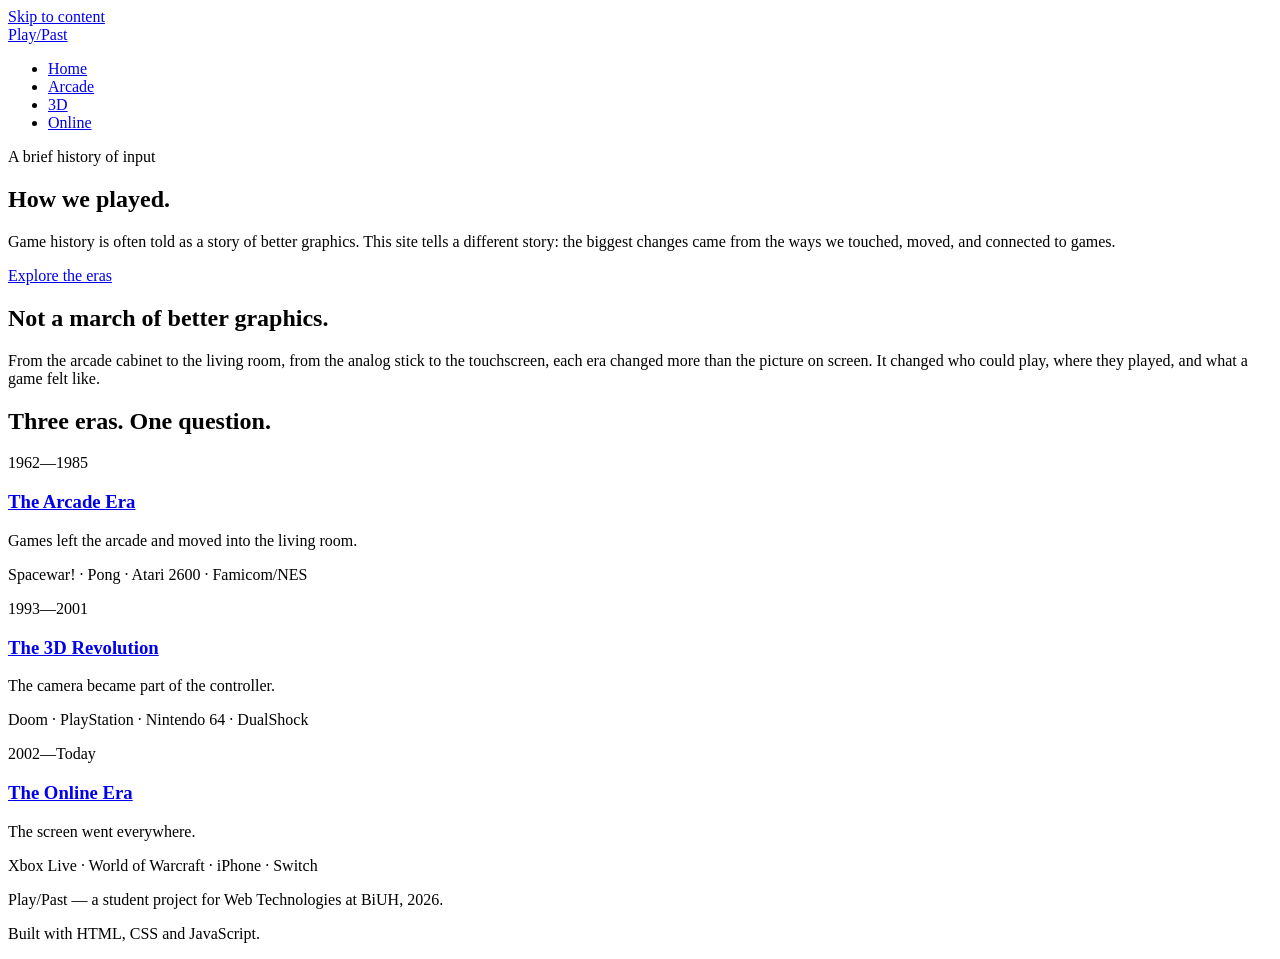
==== index.html @ 88301a63 "Build semantic homepage structure" ====
<!DOCTYPE html>
<html lang="en">
<head>
  <meta charset="UTF-8">
  <meta name="viewport" content="width=device-width, initial-scale=1.0">
  <meta name="description" content="A brief history of input, from joysticks to touchscreens.">
  <title>Play/Past — How We Played</title>
</head>
<body>
  <a class="skip-link" href="#main">Skip to content</a>

  <header class="site-header">
    <a class="brand" href="index.html">Play/Past</a>

    <nav aria-label="Primary">
      <ul>
        <li><a href="index.html" aria-current="page">Home</a></li>
        <li><a href="arcade.html">Arcade</a></li>
        <li><a href="3d.html">3D</a></li>
        <li><a href="online.html">Online</a></li>
      </ul>
    </nav>
  </header>

  <main id="main">
    <section class="hero" aria-labelledby="hero-title">
      <p class="eyebrow">A brief history of input</p>
      <h1 id="hero-title">How we played.</h1>
      <p class="lede">
        Game history is often told as a story of better graphics.
        This site tells a different story: the biggest changes came
        from the ways we touched, moved, and connected to games.
      </p>
      <a class="button" href="#eras">Explore the eras</a>
    </section>

    <section class="thesis" aria-labelledby="thesis-title">
      <h2 id="thesis-title">Not a march of better graphics.</h2>
      <p>
        From the arcade cabinet to the living room, from the analog stick
        to the touchscreen, each era changed more than the picture on screen.
        It changed who could play, where they played, and what a game felt like.
      </p>
    </section>

    <section class="eras" id="eras" aria-labelledby="eras-title">
      <h2 id="eras-title">Three eras. One question.</h2>

      <div class="era-grid">
        <article class="era-card">
          <p class="era-years">1962—1985</p>
          <h3><a href="arcade.html">The Arcade Era</a></h3>
          <p>Games left the arcade and moved into the living room.</p>
          <p class="era-exhibits">Spacewar! · Pong · Atari 2600 · Famicom/NES</p>
        </article>

        <article class="era-card">
          <p class="era-years">1993—2001</p>
          <h3><a href="3d.html">The 3D Revolution</a></h3>
          <p>The camera became part of the controller.</p>
          <p class="era-exhibits">Doom · PlayStation · Nintendo 64 · DualShock</p>
        </article>

        <article class="era-card">
          <p class="era-years">2002—Today</p>
          <h3><a href="online.html">The Online Era</a></h3>
          <p>The screen went everywhere.</p>
          <p class="era-exhibits">Xbox Live · World of Warcraft · iPhone · Switch</p>
        </article>
      </div>
    </section>
  </main>

  <footer class="site-footer">
    <p>Play/Past — a student project for Web Technologies at BiUH, 2026.</p>
    <p>Built with HTML, CSS and JavaScript.</p>
  </footer>
</body>
</html>
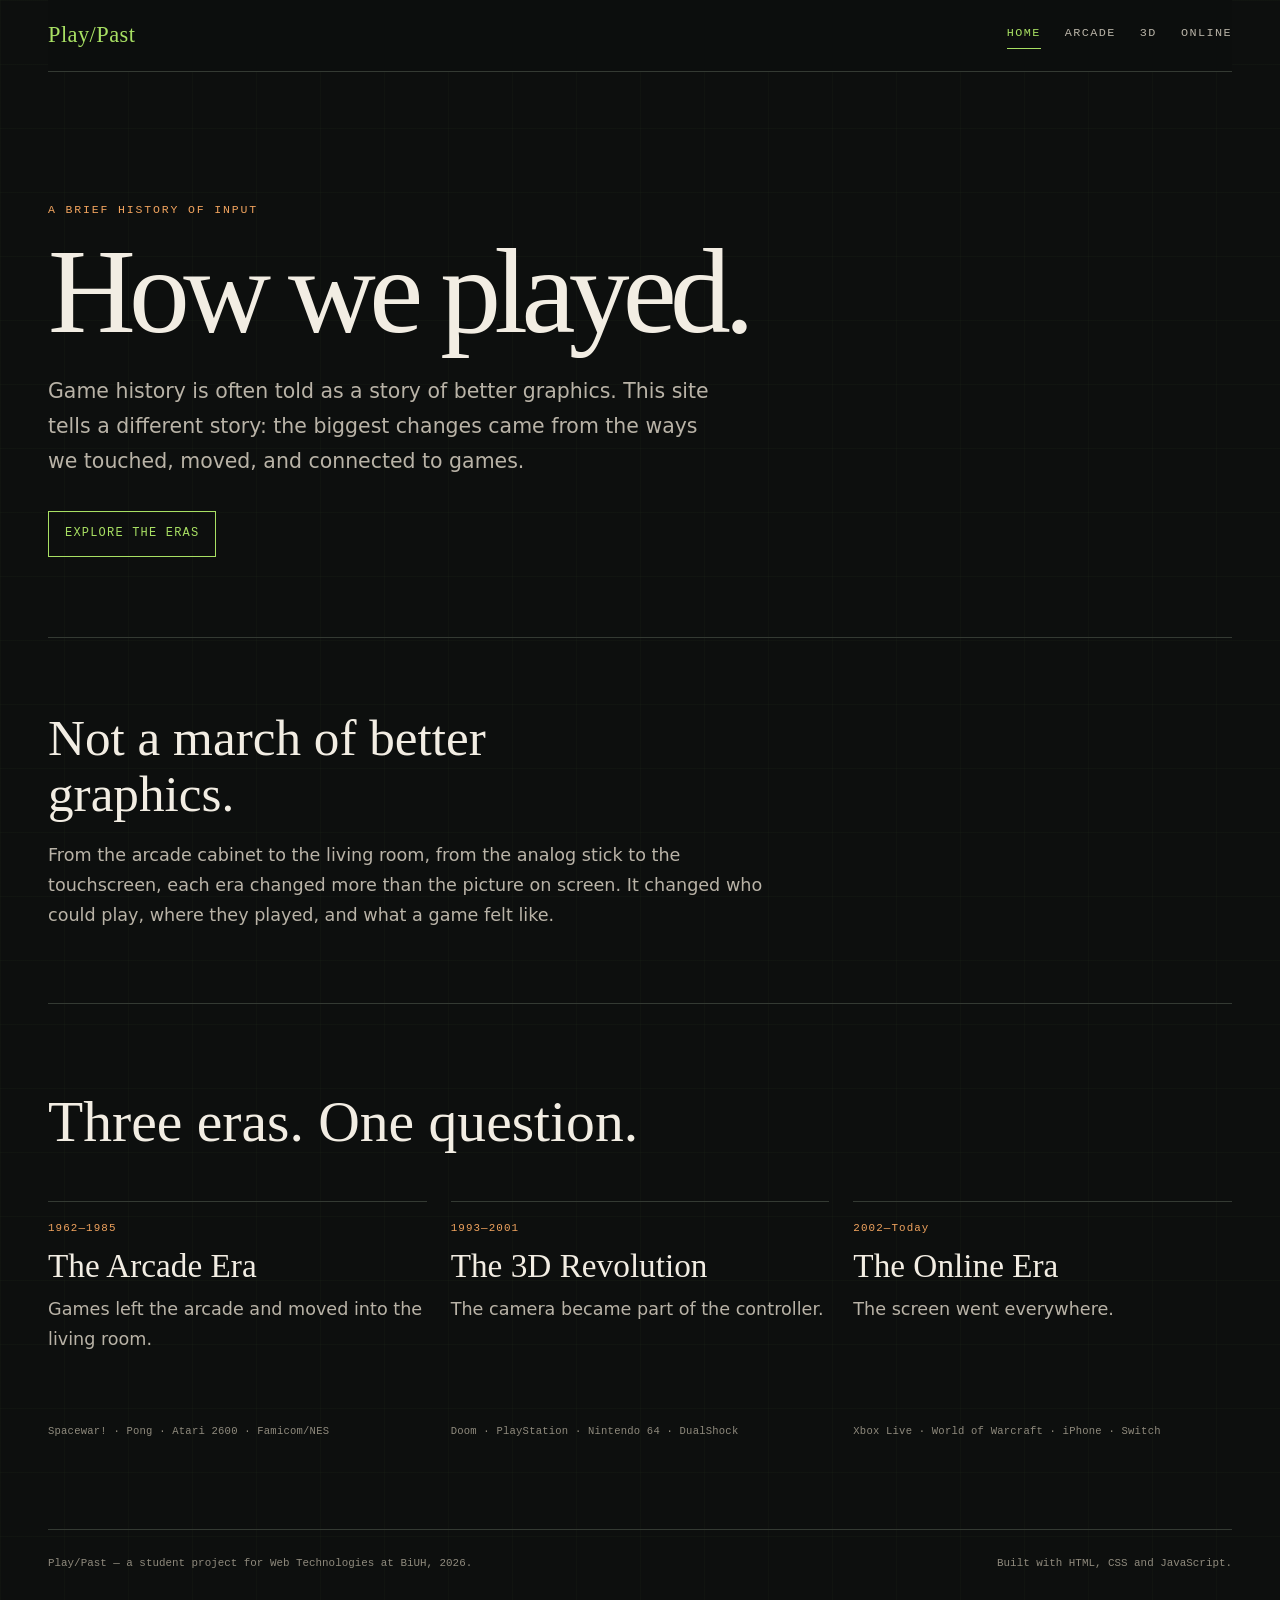
==== commit dbe5944d: "Add base styles and homepage layout" ====
--- a/index.html
+++ b/index.html
@@ -1,9 +1,13 @@
 <!DOCTYPE html>
 <html lang="en">
+<meta name="theme-color" content="#0d0f0e">
+<link rel="stylesheet" href="assets/css/style.css">
 <head>
   <meta charset="UTF-8">
   <meta name="viewport" content="width=device-width, initial-scale=1.0">
   <meta name="description" content="A brief history of input, from joysticks to touchscreens.">
+  <meta name="theme-color" content="#0d0f0e">
+  <link rel="stylesheet" href="assets/css/style.css">
   <title>Play/Past — How We Played</title>
 </head>
 <body>
@@ -25,7 +29,7 @@
   <main id="main">
     <section class="hero" aria-labelledby="hero-title">
       <p class="eyebrow">A brief history of input</p>
-      <h1 id="hero-title">How we played.</h1>
+      <h1 id="hero-title">How we played.</span></h1>
       <p class="lede">
         Game history is often told as a story of better graphics.
         This site tells a different story: the biggest changes came
--- a/assets/css/style.css
+++ b/assets/css/style.css
@@ -0,0 +1,403 @@
+:root {
+  color-scheme: dark;
+
+  --bg: #0d0f0e;
+  --surface: #151916;
+  --ink: #f2ede3;
+  --muted: #b9b3a7;
+  --dim: #8f8a7d;
+  --line: #343a33;
+  --green: #a8e063;
+  --amber: #f0a35e;
+
+  --serif: Georgia, "Times New Roman", serif;
+  --sans: "Segoe UI", system-ui, -apple-system, BlinkMacSystemFont, sans-serif;
+  --mono: "Cascadia Mono", Consolas, "Liberation Mono", monospace;
+
+  --shell: 76rem;
+  --gutter: clamp(1.25rem, 4vw, 3rem);
+}
+
+*,
+*::before,
+*::after {
+  box-sizing: border-box;
+}
+
+html {
+  scroll-behavior: smooth;
+}
+
+body {
+  margin: 0;
+  min-height: 100vh;
+  background-color: var(--bg);
+  background-image:
+    linear-gradient(rgba(168, 224, 99, 0.025) 1px, transparent 1px),
+    linear-gradient(90deg, rgba(168, 224, 99, 0.025) 1px, transparent 1px);
+  background-size: 64px 64px;
+  color: var(--ink);
+  font-family: var(--sans);
+  font-size: clamp(1rem, 0.96rem + 0.2vw, 1.1rem);
+  line-height: 1.7;
+}
+
+h1,
+h2,
+h3,
+p {
+  margin: 0;
+}
+
+h1,
+h2,
+h3 {
+  font-family: var(--serif);
+  font-weight: 400;
+}
+
+a {
+  color: var(--green);
+  text-underline-offset: 0.2em;
+}
+
+a:hover {
+  color: var(--amber);
+}
+
+img {
+  display: block;
+  max-width: 100%;
+}
+
+::selection {
+  background: var(--green);
+  color: var(--bg);
+}
+
+:focus-visible {
+  outline: 2px solid var(--amber);
+  outline-offset: 4px;
+}
+
+.skip-link {
+  position: fixed;
+  top: 0.75rem;
+  left: 0.75rem;
+  z-index: 100;
+  padding: 0.65rem 0.9rem;
+  background: var(--green);
+  color: var(--bg);
+  font-size: 0.85rem;
+  font-weight: 600;
+  text-decoration: none;
+  transform: translateY(-180%);
+  transition: transform 160ms ease;
+}
+
+.skip-link:focus {
+  transform: translateY(0);
+}
+
+.site-header {
+  position: sticky;
+  top: 0;
+  z-index: 50;
+  display: flex;
+  flex-wrap: wrap;
+  align-items: center;
+  justify-content: space-between;
+  gap: 1rem 2rem;
+  width: min(calc(100% - (var(--gutter) * 2)), var(--shell));
+  margin-inline: auto;
+  padding-block: 1rem;
+  border-bottom: 1px solid var(--line);
+  background: rgba(13, 15, 14, 0.9);
+  backdrop-filter: blur(12px);
+}
+
+@supports not (backdrop-filter: blur(1px)) {
+  .site-header {
+    background: var(--bg);
+  }
+}
+
+.brand {
+  color: var(--green);
+  font-family: var(--serif);
+  font-size: 1.4rem;
+  letter-spacing: 0.02em;
+  text-decoration: none;
+}
+
+.brand:hover {
+  color: var(--ink);
+}
+
+.site-header nav {
+  margin-left: auto;
+}
+
+.site-header nav ul {
+  display: flex;
+  flex-wrap: wrap;
+  gap: 0.4rem 1.5rem;
+  margin: 0;
+  padding: 0;
+  list-style: none;
+}
+
+.site-header nav a {
+  display: inline-block;
+  padding-block: 0.35rem;
+  color: var(--muted);
+  font-family: var(--mono);
+  font-size: 0.74rem;
+  letter-spacing: 0.12em;
+  text-decoration: none;
+  text-transform: uppercase;
+}
+
+.site-header nav a:hover {
+  color: var(--ink);
+}
+
+.site-header nav a[aria-current="page"] {
+  color: var(--green);
+}
+
+.site-header nav a[aria-current="page"]::after {
+  content: "";
+  display: block;
+  height: 1px;
+  margin-top: 0.3rem;
+  background: var(--green);
+}
+
+main > section {
+  width: min(calc(100% - (var(--gutter) * 2)), var(--shell));
+  margin-inline: auto;
+}
+
+.hero {
+  padding-block: clamp(4rem, 11vw, 8rem) clamp(3rem, 7vw, 5rem);
+}
+
+.eyebrow {
+  margin-bottom: 1.2rem;
+  color: var(--amber);
+  font-family: var(--mono);
+  font-size: 0.72rem;
+  letter-spacing: 0.16em;
+  text-transform: uppercase;
+}
+
+.hero h1 {
+  max-width: 9em;
+  font-size: clamp(3.4rem, 9.5vw, 7.6rem);
+  line-height: 0.88;
+  letter-spacing: -0.055em;
+}
+
+.hero h1 span {
+  color: var(--green);
+}
+
+.lede {
+  max-width: 42rem;
+  margin-top: 1.8rem;
+  color: var(--muted);
+  font-size: clamp(1.05rem, 1.6vw, 1.3rem);
+  line-height: 1.7;
+}
+
+.button {
+  display: inline-flex;
+  align-items: center;
+  min-height: 46px;
+  margin-top: 2rem;
+  padding: 0.65rem 1rem;
+  border: 1px solid var(--green);
+  color: var(--green);
+  font-family: var(--mono);
+  font-size: 0.75rem;
+  letter-spacing: 0.1em;
+  text-decoration: none;
+  text-transform: uppercase;
+  transition:
+    background-color 160ms ease,
+    color 160ms ease;
+}
+
+.button:hover {
+  background: var(--green);
+  color: var(--bg);
+}
+
+.thesis {
+  padding-block: clamp(2.5rem, 6vw, 4.5rem);
+  border-top: 1px solid var(--line);
+}
+
+.thesis h2 {
+  max-width: 12em;
+  font-size: clamp(2rem, 4vw, 3.2rem);
+  line-height: 1.1;
+}
+
+.thesis p {
+  max-width: 46rem;
+  margin-top: 1.2rem;
+  color: var(--muted);
+}
+
+.eras {
+  padding-block: clamp(3rem, 7vw, 5.5rem);
+  border-top: 1px solid var(--line);
+}
+
+.eras > h2 {
+  max-width: 12em;
+  font-size: clamp(2rem, 4.5vw, 3.6rem);
+  line-height: 1.05;
+}
+
+.era-grid {
+  display: grid;
+  grid-template-columns: repeat(3, minmax(0, 1fr));
+  gap: 1.5rem;
+  margin-top: clamp(2rem, 4vw, 3rem);
+}
+
+.era-card {
+  display: flex;
+  flex-direction: column;
+  min-height: 15rem;
+  padding-top: 1.1rem;
+  border-top: 1px solid var(--line);
+}
+
+.era-years {
+  color: var(--amber);
+  font-family: var(--mono);
+  font-size: 0.68rem;
+  letter-spacing: 0.1em;
+}
+
+.era-card h3 {
+  margin-block: 0.65rem;
+  font-size: clamp(1.6rem, 2.6vw, 2.1rem);
+  line-height: 1.1;
+}
+
+.era-card h3 a {
+  color: var(--ink);
+  text-decoration: none;
+}
+
+.era-card h3 a:hover {
+  color: var(--green);
+}
+
+.era-card > p:not(.era-years):not(.era-exhibits) {
+  color: var(--muted);
+}
+
+.era-exhibits {
+  margin-top: auto;
+  padding-top: 1.2rem;
+  color: var(--dim);
+  font-family: var(--mono);
+  font-size: 0.66rem;
+  line-height: 1.8;
+  letter-spacing: 0.02em;
+}
+
+.site-footer {
+  display: flex;
+  flex-wrap: wrap;
+  justify-content: space-between;
+  gap: 0.6rem 2rem;
+  width: min(calc(100% - (var(--gutter) * 2)), var(--shell));
+  margin-inline: auto;
+  padding-block: 1.5rem 2.5rem;
+  border-top: 1px solid var(--line);
+  color: var(--dim);
+  font-family: var(--mono);
+  font-size: 0.68rem;
+  line-height: 1.8;
+}
+
+@media (max-width: 900px) {
+  .era-grid {
+    grid-template-columns: 1fr;
+  }
+
+  .era-card {
+    min-height: 0;
+  }
+
+  .era-exhibits {
+    margin-top: 1rem;
+  }
+}
+
+@media (max-width: 720px) {
+  .site-header {
+    align-items: flex-start;
+  }
+
+  .site-header nav {
+    width: 100%;
+    margin-left: 0;
+  }
+
+  .site-header nav ul {
+    gap: 0.35rem 1rem;
+  }
+
+  .hero h1 {
+    font-size: clamp(3.1rem, 14vw, 4.8rem);
+  }
+}
+
+@media (max-width: 520px) {
+  :root {
+    --gutter: 1.1rem;
+  }
+
+  .brand {
+    font-size: 1.25rem;
+  }
+
+  .site-header nav a {
+    font-size: 0.68rem;
+  }
+
+  .hero h1 {
+    font-size: clamp(2.9rem, 15vw, 4rem);
+  }
+
+  .thesis h2,
+  .eras > h2 {
+    font-size: 1.9rem;
+  }
+
+  .site-footer {
+    display: block;
+  }
+}
+
+@media (prefers-reduced-motion: reduce) {
+  html {
+    scroll-behavior: auto;
+  }
+
+  *,
+  *::before,
+  *::after {
+    animation-duration: 0.01ms !important;
+    animation-iteration-count: 1 !important;
+    transition-duration: 0.01ms !important;
+  }
+}
--- a/assets/css/style.css
+++ b/assets/css/style.css
@@ -0,0 +1,403 @@
+:root {
+  color-scheme: dark;
+
+  --bg: #0d0f0e;
+  --surface: #151916;
+  --ink: #f2ede3;
+  --muted: #b9b3a7;
+  --dim: #8f8a7d;
+  --line: #343a33;
+  --green: #a8e063;
+  --amber: #f0a35e;
+
+  --serif: Georgia, "Times New Roman", serif;
+  --sans: "Segoe UI", system-ui, -apple-system, BlinkMacSystemFont, sans-serif;
+  --mono: "Cascadia Mono", Consolas, "Liberation Mono", monospace;
+
+  --shell: 76rem;
+  --gutter: clamp(1.25rem, 4vw, 3rem);
+}
+
+*,
+*::before,
+*::after {
+  box-sizing: border-box;
+}
+
+html {
+  scroll-behavior: smooth;
+}
+
+body {
+  margin: 0;
+  min-height: 100vh;
+  background-color: var(--bg);
+  background-image:
+    linear-gradient(rgba(168, 224, 99, 0.025) 1px, transparent 1px),
+    linear-gradient(90deg, rgba(168, 224, 99, 0.025) 1px, transparent 1px);
+  background-size: 64px 64px;
+  color: var(--ink);
+  font-family: var(--sans);
+  font-size: clamp(1rem, 0.96rem + 0.2vw, 1.1rem);
+  line-height: 1.7;
+}
+
+h1,
+h2,
+h3,
+p {
+  margin: 0;
+}
+
+h1,
+h2,
+h3 {
+  font-family: var(--serif);
+  font-weight: 400;
+}
+
+a {
+  color: var(--green);
+  text-underline-offset: 0.2em;
+}
+
+a:hover {
+  color: var(--amber);
+}
+
+img {
+  display: block;
+  max-width: 100%;
+}
+
+::selection {
+  background: var(--green);
+  color: var(--bg);
+}
+
+:focus-visible {
+  outline: 2px solid var(--amber);
+  outline-offset: 4px;
+}
+
+.skip-link {
+  position: fixed;
+  top: 0.75rem;
+  left: 0.75rem;
+  z-index: 100;
+  padding: 0.65rem 0.9rem;
+  background: var(--green);
+  color: var(--bg);
+  font-size: 0.85rem;
+  font-weight: 600;
+  text-decoration: none;
+  transform: translateY(-180%);
+  transition: transform 160ms ease;
+}
+
+.skip-link:focus {
+  transform: translateY(0);
+}
+
+.site-header {
+  position: sticky;
+  top: 0;
+  z-index: 50;
+  display: flex;
+  flex-wrap: wrap;
+  align-items: center;
+  justify-content: space-between;
+  gap: 1rem 2rem;
+  width: min(calc(100% - (var(--gutter) * 2)), var(--shell));
+  margin-inline: auto;
+  padding-block: 1rem;
+  border-bottom: 1px solid var(--line);
+  background: rgba(13, 15, 14, 0.9);
+  backdrop-filter: blur(12px);
+}
+
+@supports not (backdrop-filter: blur(1px)) {
+  .site-header {
+    background: var(--bg);
+  }
+}
+
+.brand {
+  color: var(--green);
+  font-family: var(--serif);
+  font-size: 1.4rem;
+  letter-spacing: 0.02em;
+  text-decoration: none;
+}
+
+.brand:hover {
+  color: var(--ink);
+}
+
+.site-header nav {
+  margin-left: auto;
+}
+
+.site-header nav ul {
+  display: flex;
+  flex-wrap: wrap;
+  gap: 0.4rem 1.5rem;
+  margin: 0;
+  padding: 0;
+  list-style: none;
+}
+
+.site-header nav a {
+  display: inline-block;
+  padding-block: 0.35rem;
+  color: var(--muted);
+  font-family: var(--mono);
+  font-size: 0.74rem;
+  letter-spacing: 0.12em;
+  text-decoration: none;
+  text-transform: uppercase;
+}
+
+.site-header nav a:hover {
+  color: var(--ink);
+}
+
+.site-header nav a[aria-current="page"] {
+  color: var(--green);
+}
+
+.site-header nav a[aria-current="page"]::after {
+  content: "";
+  display: block;
+  height: 1px;
+  margin-top: 0.3rem;
+  background: var(--green);
+}
+
+main > section {
+  width: min(calc(100% - (var(--gutter) * 2)), var(--shell));
+  margin-inline: auto;
+}
+
+.hero {
+  padding-block: clamp(4rem, 11vw, 8rem) clamp(3rem, 7vw, 5rem);
+}
+
+.eyebrow {
+  margin-bottom: 1.2rem;
+  color: var(--amber);
+  font-family: var(--mono);
+  font-size: 0.72rem;
+  letter-spacing: 0.16em;
+  text-transform: uppercase;
+}
+
+.hero h1 {
+  max-width: 9em;
+  font-size: clamp(3.4rem, 9.5vw, 7.6rem);
+  line-height: 0.88;
+  letter-spacing: -0.055em;
+}
+
+.hero h1 span {
+  color: var(--green);
+}
+
+.lede {
+  max-width: 42rem;
+  margin-top: 1.8rem;
+  color: var(--muted);
+  font-size: clamp(1.05rem, 1.6vw, 1.3rem);
+  line-height: 1.7;
+}
+
+.button {
+  display: inline-flex;
+  align-items: center;
+  min-height: 46px;
+  margin-top: 2rem;
+  padding: 0.65rem 1rem;
+  border: 1px solid var(--green);
+  color: var(--green);
+  font-family: var(--mono);
+  font-size: 0.75rem;
+  letter-spacing: 0.1em;
+  text-decoration: none;
+  text-transform: uppercase;
+  transition:
+    background-color 160ms ease,
+    color 160ms ease;
+}
+
+.button:hover {
+  background: var(--green);
+  color: var(--bg);
+}
+
+.thesis {
+  padding-block: clamp(2.5rem, 6vw, 4.5rem);
+  border-top: 1px solid var(--line);
+}
+
+.thesis h2 {
+  max-width: 12em;
+  font-size: clamp(2rem, 4vw, 3.2rem);
+  line-height: 1.1;
+}
+
+.thesis p {
+  max-width: 46rem;
+  margin-top: 1.2rem;
+  color: var(--muted);
+}
+
+.eras {
+  padding-block: clamp(3rem, 7vw, 5.5rem);
+  border-top: 1px solid var(--line);
+}
+
+.eras > h2 {
+  max-width: 12em;
+  font-size: clamp(2rem, 4.5vw, 3.6rem);
+  line-height: 1.05;
+}
+
+.era-grid {
+  display: grid;
+  grid-template-columns: repeat(3, minmax(0, 1fr));
+  gap: 1.5rem;
+  margin-top: clamp(2rem, 4vw, 3rem);
+}
+
+.era-card {
+  display: flex;
+  flex-direction: column;
+  min-height: 15rem;
+  padding-top: 1.1rem;
+  border-top: 1px solid var(--line);
+}
+
+.era-years {
+  color: var(--amber);
+  font-family: var(--mono);
+  font-size: 0.68rem;
+  letter-spacing: 0.1em;
+}
+
+.era-card h3 {
+  margin-block: 0.65rem;
+  font-size: clamp(1.6rem, 2.6vw, 2.1rem);
+  line-height: 1.1;
+}
+
+.era-card h3 a {
+  color: var(--ink);
+  text-decoration: none;
+}
+
+.era-card h3 a:hover {
+  color: var(--green);
+}
+
+.era-card > p:not(.era-years):not(.era-exhibits) {
+  color: var(--muted);
+}
+
+.era-exhibits {
+  margin-top: auto;
+  padding-top: 1.2rem;
+  color: var(--dim);
+  font-family: var(--mono);
+  font-size: 0.66rem;
+  line-height: 1.8;
+  letter-spacing: 0.02em;
+}
+
+.site-footer {
+  display: flex;
+  flex-wrap: wrap;
+  justify-content: space-between;
+  gap: 0.6rem 2rem;
+  width: min(calc(100% - (var(--gutter) * 2)), var(--shell));
+  margin-inline: auto;
+  padding-block: 1.5rem 2.5rem;
+  border-top: 1px solid var(--line);
+  color: var(--dim);
+  font-family: var(--mono);
+  font-size: 0.68rem;
+  line-height: 1.8;
+}
+
+@media (max-width: 900px) {
+  .era-grid {
+    grid-template-columns: 1fr;
+  }
+
+  .era-card {
+    min-height: 0;
+  }
+
+  .era-exhibits {
+    margin-top: 1rem;
+  }
+}
+
+@media (max-width: 720px) {
+  .site-header {
+    align-items: flex-start;
+  }
+
+  .site-header nav {
+    width: 100%;
+    margin-left: 0;
+  }
+
+  .site-header nav ul {
+    gap: 0.35rem 1rem;
+  }
+
+  .hero h1 {
+    font-size: clamp(3.1rem, 14vw, 4.8rem);
+  }
+}
+
+@media (max-width: 520px) {
+  :root {
+    --gutter: 1.1rem;
+  }
+
+  .brand {
+    font-size: 1.25rem;
+  }
+
+  .site-header nav a {
+    font-size: 0.68rem;
+  }
+
+  .hero h1 {
+    font-size: clamp(2.9rem, 15vw, 4rem);
+  }
+
+  .thesis h2,
+  .eras > h2 {
+    font-size: 1.9rem;
+  }
+
+  .site-footer {
+    display: block;
+  }
+}
+
+@media (prefers-reduced-motion: reduce) {
+  html {
+    scroll-behavior: auto;
+  }
+
+  *,
+  *::before,
+  *::after {
+    animation-duration: 0.01ms !important;
+    animation-iteration-count: 1 !important;
+    transition-duration: 0.01ms !important;
+  }
+}
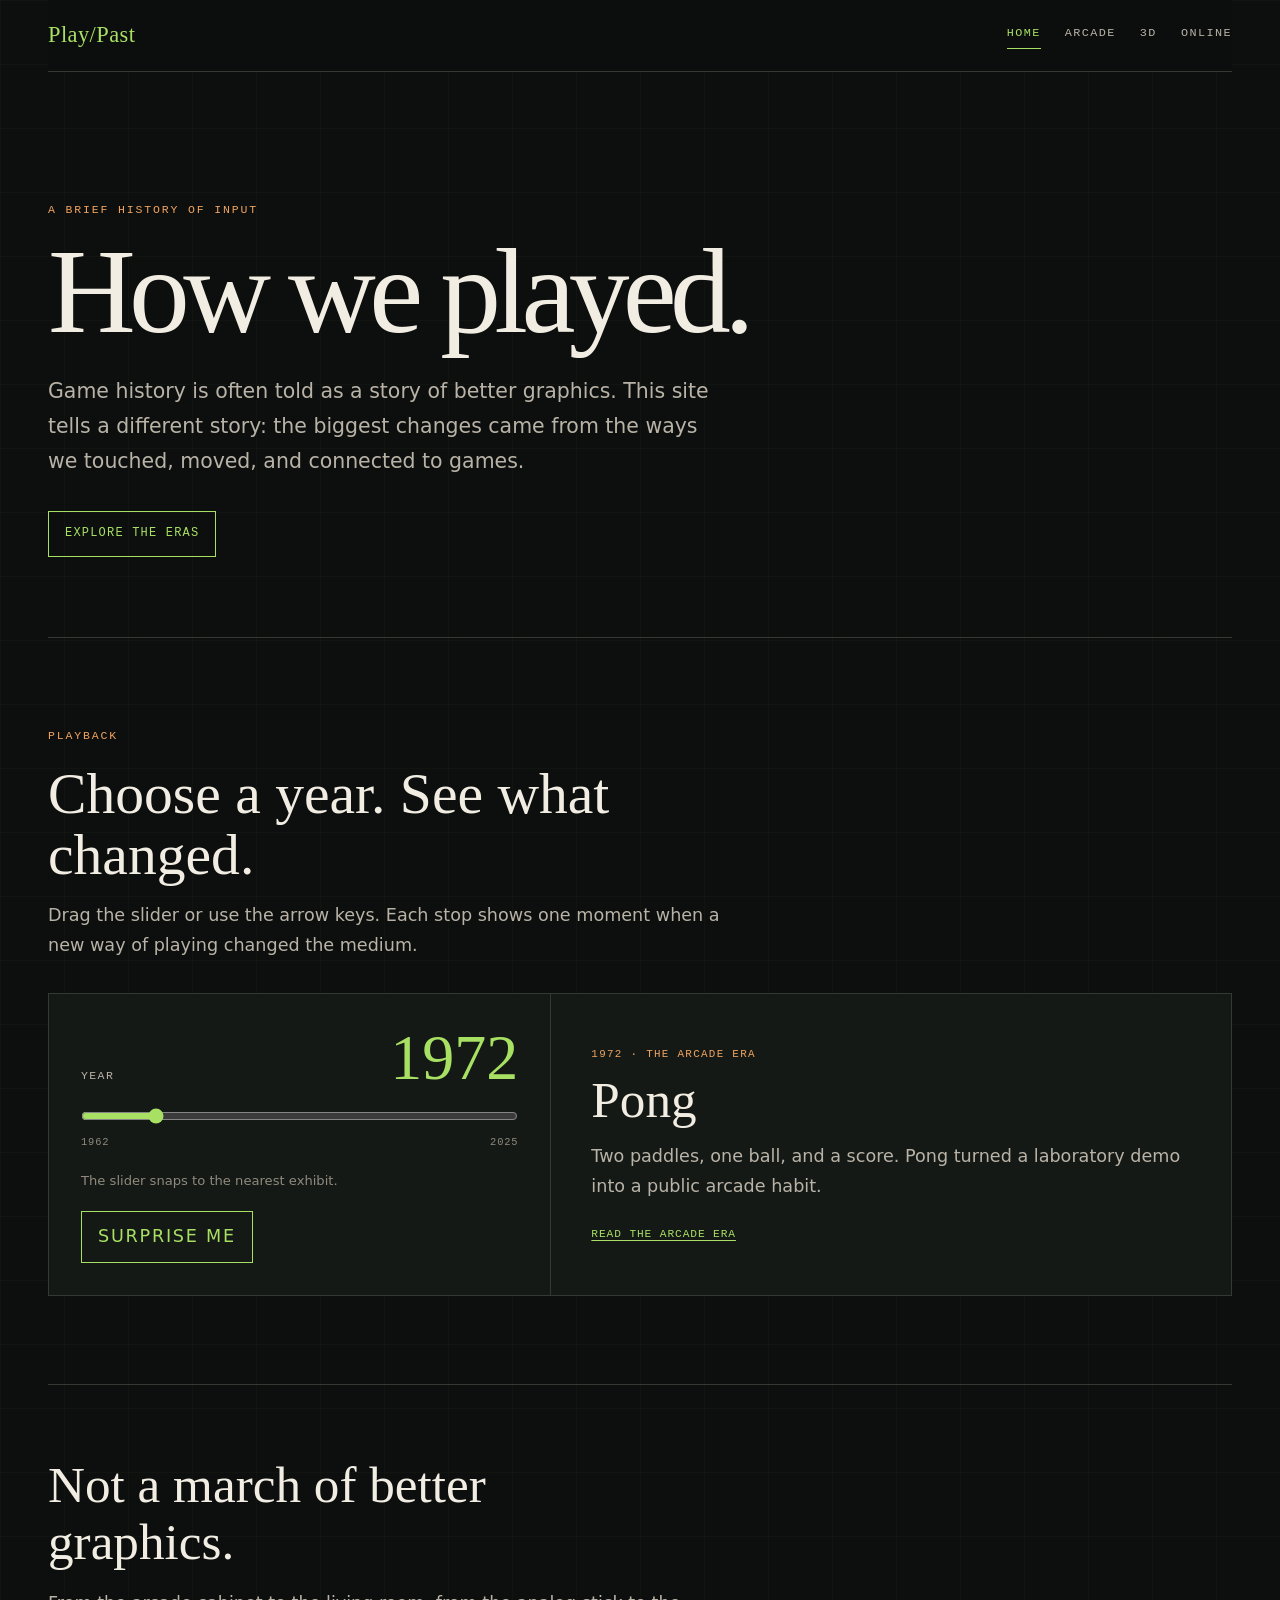
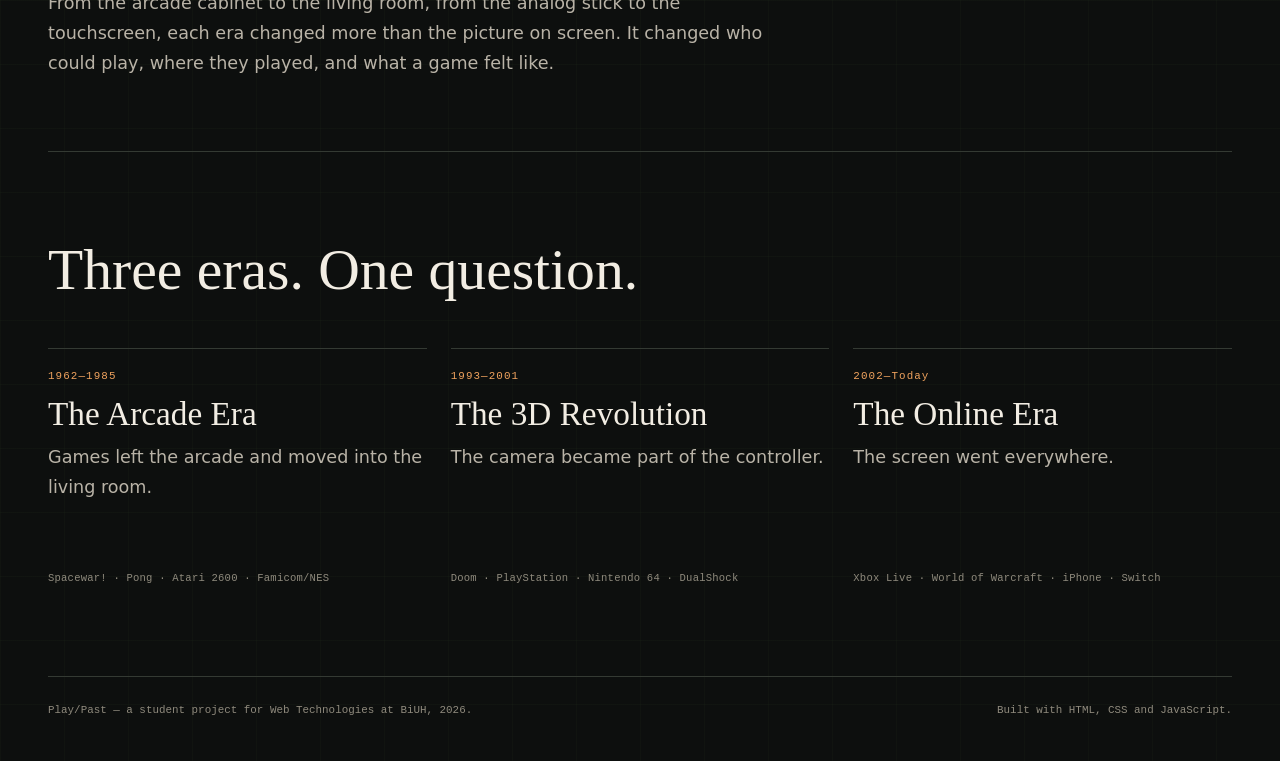
==== commit 5d2d6f94: "Add interactive Playback year explorer" ====
--- a/index.html
+++ b/index.html
@@ -36,6 +36,73 @@
         from the ways we touched, moved, and connected to games.
       </p>
       <a class="button" href="#eras">Explore the eras</a>
+    </section>
+
+        <section class="playback" id="playback" aria-labelledby="playback-title">
+      <div class="playback-head">
+        <p class="eyebrow">Playback</p>
+        <h2 id="playback-title">Choose a year. See what changed.</h2>
+        <p>
+          Drag the slider or use the arrow keys. Each stop shows one moment
+          when a new way of playing changed the medium.
+        </p>
+      </div>
+
+      <div class="playback-panel">
+        <div class="playback-controls">
+          <div class="year-head">
+            <label for="year">Year</label>
+            <output id="year-output" for="year">1972</output>
+          </div>
+
+          <input
+            type="range"
+            id="year"
+            name="year"
+            min="1962"
+            max="2025"
+            step="1"
+            value="1972"
+            aria-describedby="year-help"
+          >
+
+          <div class="playback-scale" aria-hidden="true">
+            <span>1962</span>
+            <span>2025</span>
+          </div>
+
+          <p class="playback-help" id="year-help">
+            The slider snaps to the nearest exhibit.
+          </p>
+
+          <button class="button" type="button" id="random-year">
+            Surprise me
+          </button>
+        </div>
+
+        <article class="playback-result" aria-labelledby="result-title">
+          <p class="result-meta">
+            <span id="result-year">1972</span> ·
+            <span id="result-era">the Arcade Era</span>
+          </p>
+          <h3 id="result-title">Pong</h3>
+          <p class="result-text" id="result-text">
+            Two paddles, one ball, and a score. Pong turned a laboratory demo
+            into a public arcade habit.
+          </p>
+          <a class="result-link" id="result-link" href="arcade.html">
+            Read the Arcade Era
+          </a>
+        </article>
+      </div>
+
+      <p class="visually-hidden" id="playback-status" role="status" aria-live="polite"></p>
+
+      <noscript>
+        <p class="noscript">
+          Playback needs JavaScript. The default exhibit is shown above.
+        </p>
+      </noscript>
     </section>
 
     <section class="thesis" aria-labelledby="thesis-title">
@@ -79,5 +146,6 @@
     <p>Play/Past — a student project for Web Technologies at BiUH, 2026.</p>
     <p>Built with HTML, CSS and JavaScript.</p>
   </footer>
+  <script src="assets/js/main.js" defer></script>
 </body>
 </html>
--- a/assets/css/style.css
+++ b/assets/css/style.css
@@ -388,6 +388,164 @@
   }
 }
 
+.visually-hidden {
+  position: absolute !important;
+  width: 1px;
+  height: 1px;
+  padding: 0;
+  margin: -1px;
+  overflow: hidden;
+  clip: rect(0 0 0 0);
+  clip-path: inset(50%);
+  white-space: nowrap;
+  border: 0;
+}
+
+.playback {
+  padding-block: clamp(3rem, 7vw, 5.5rem);
+  border-top: 1px solid var(--line);
+  scroll-margin-top: 5rem;
+}
+
+.playback-head {
+  max-width: 46rem;
+  margin-bottom: 2rem;
+}
+
+.playback-head h2 {
+  font-size: clamp(2rem, 4.5vw, 3.6rem);
+  line-height: 1.05;
+}
+
+.playback-head > p:not(.eyebrow) {
+  max-width: 42rem;
+  margin-top: 1rem;
+  color: var(--muted);
+}
+
+.playback-panel {
+  display: grid;
+  grid-template-columns: minmax(0, 0.85fr) minmax(0, 1.15fr);
+  border: 1px solid var(--line);
+  background: var(--surface);
+}
+
+.playback-controls {
+  padding: clamp(1.25rem, 3vw, 2rem);
+  border-right: 1px solid var(--line);
+}
+
+.year-head {
+  display: flex;
+  align-items: baseline;
+  justify-content: space-between;
+  gap: 1rem;
+}
+
+.year-head label {
+  color: var(--muted);
+  font-family: var(--mono);
+  font-size: 0.72rem;
+  letter-spacing: 0.12em;
+  text-transform: uppercase;
+}
+
+.year-head output {
+  color: var(--green);
+  font-family: var(--serif);
+  font-size: clamp(2.5rem, 5vw, 4rem);
+  line-height: 1;
+}
+
+.playback input[type="range"] {
+  width: 100%;
+  margin: 1.1rem 0 0.6rem;
+  accent-color: var(--green);
+  cursor: pointer;
+}
+
+.playback-scale {
+  display: flex;
+  justify-content: space-between;
+  color: var(--dim);
+  font-family: var(--mono);
+  font-size: 0.65rem;
+  letter-spacing: 0.08em;
+}
+
+.playback-help {
+  margin-top: 1.2rem;
+  color: var(--dim);
+  font-size: 0.82rem;
+  line-height: 1.6;
+}
+
+button.button {
+  background: transparent;
+  font: inherit;
+  cursor: pointer;
+}
+
+.playback-controls .button {
+  margin-top: 1.2rem;
+}
+
+.playback-result {
+  display: flex;
+  flex-direction: column;
+  justify-content: center;
+  padding: clamp(1.5rem, 4vw, 2.5rem);
+}
+
+.result-meta {
+  color: var(--amber);
+  font-family: var(--mono);
+  font-size: 0.68rem;
+  letter-spacing: 0.12em;
+  text-transform: uppercase;
+}
+
+.playback-result h3 {
+  margin-top: 0.7rem;
+  font-size: clamp(2.1rem, 4vw, 3.4rem);
+  line-height: 1;
+}
+
+.result-text {
+  max-width: 42em;
+  margin-top: 1rem;
+  color: var(--muted);
+}
+
+.result-link {
+  display: inline-block;
+  margin-top: 1.5rem;
+  color: var(--green);
+  font-family: var(--mono);
+  font-size: 0.7rem;
+  letter-spacing: 0.08em;
+  text-decoration: underline;
+  text-underline-offset: 0.25em;
+  text-transform: uppercase;
+}
+
+.noscript {
+  margin-top: 1rem;
+  color: var(--amber);
+  font-size: 0.85rem;
+}
+
+@media (max-width: 800px) {
+  .playback-panel {
+    grid-template-columns: 1fr;
+  }
+
+  .playback-controls {
+    border-right: 0;
+    border-bottom: 1px solid var(--line);
+  }
+}
+
 @media (prefers-reduced-motion: reduce) {
   html {
     scroll-behavior: auto;
--- a/assets/css/style.css
+++ b/assets/css/style.css
@@ -388,6 +388,164 @@
   }
 }
 
+.visually-hidden {
+  position: absolute !important;
+  width: 1px;
+  height: 1px;
+  padding: 0;
+  margin: -1px;
+  overflow: hidden;
+  clip: rect(0 0 0 0);
+  clip-path: inset(50%);
+  white-space: nowrap;
+  border: 0;
+}
+
+.playback {
+  padding-block: clamp(3rem, 7vw, 5.5rem);
+  border-top: 1px solid var(--line);
+  scroll-margin-top: 5rem;
+}
+
+.playback-head {
+  max-width: 46rem;
+  margin-bottom: 2rem;
+}
+
+.playback-head h2 {
+  font-size: clamp(2rem, 4.5vw, 3.6rem);
+  line-height: 1.05;
+}
+
+.playback-head > p:not(.eyebrow) {
+  max-width: 42rem;
+  margin-top: 1rem;
+  color: var(--muted);
+}
+
+.playback-panel {
+  display: grid;
+  grid-template-columns: minmax(0, 0.85fr) minmax(0, 1.15fr);
+  border: 1px solid var(--line);
+  background: var(--surface);
+}
+
+.playback-controls {
+  padding: clamp(1.25rem, 3vw, 2rem);
+  border-right: 1px solid var(--line);
+}
+
+.year-head {
+  display: flex;
+  align-items: baseline;
+  justify-content: space-between;
+  gap: 1rem;
+}
+
+.year-head label {
+  color: var(--muted);
+  font-family: var(--mono);
+  font-size: 0.72rem;
+  letter-spacing: 0.12em;
+  text-transform: uppercase;
+}
+
+.year-head output {
+  color: var(--green);
+  font-family: var(--serif);
+  font-size: clamp(2.5rem, 5vw, 4rem);
+  line-height: 1;
+}
+
+.playback input[type="range"] {
+  width: 100%;
+  margin: 1.1rem 0 0.6rem;
+  accent-color: var(--green);
+  cursor: pointer;
+}
+
+.playback-scale {
+  display: flex;
+  justify-content: space-between;
+  color: var(--dim);
+  font-family: var(--mono);
+  font-size: 0.65rem;
+  letter-spacing: 0.08em;
+}
+
+.playback-help {
+  margin-top: 1.2rem;
+  color: var(--dim);
+  font-size: 0.82rem;
+  line-height: 1.6;
+}
+
+button.button {
+  background: transparent;
+  font: inherit;
+  cursor: pointer;
+}
+
+.playback-controls .button {
+  margin-top: 1.2rem;
+}
+
+.playback-result {
+  display: flex;
+  flex-direction: column;
+  justify-content: center;
+  padding: clamp(1.5rem, 4vw, 2.5rem);
+}
+
+.result-meta {
+  color: var(--amber);
+  font-family: var(--mono);
+  font-size: 0.68rem;
+  letter-spacing: 0.12em;
+  text-transform: uppercase;
+}
+
+.playback-result h3 {
+  margin-top: 0.7rem;
+  font-size: clamp(2.1rem, 4vw, 3.4rem);
+  line-height: 1;
+}
+
+.result-text {
+  max-width: 42em;
+  margin-top: 1rem;
+  color: var(--muted);
+}
+
+.result-link {
+  display: inline-block;
+  margin-top: 1.5rem;
+  color: var(--green);
+  font-family: var(--mono);
+  font-size: 0.7rem;
+  letter-spacing: 0.08em;
+  text-decoration: underline;
+  text-underline-offset: 0.25em;
+  text-transform: uppercase;
+}
+
+.noscript {
+  margin-top: 1rem;
+  color: var(--amber);
+  font-size: 0.85rem;
+}
+
+@media (max-width: 800px) {
+  .playback-panel {
+    grid-template-columns: 1fr;
+  }
+
+  .playback-controls {
+    border-right: 0;
+    border-bottom: 1px solid var(--line);
+  }
+}
+
 @media (prefers-reduced-motion: reduce) {
   html {
     scroll-behavior: auto;
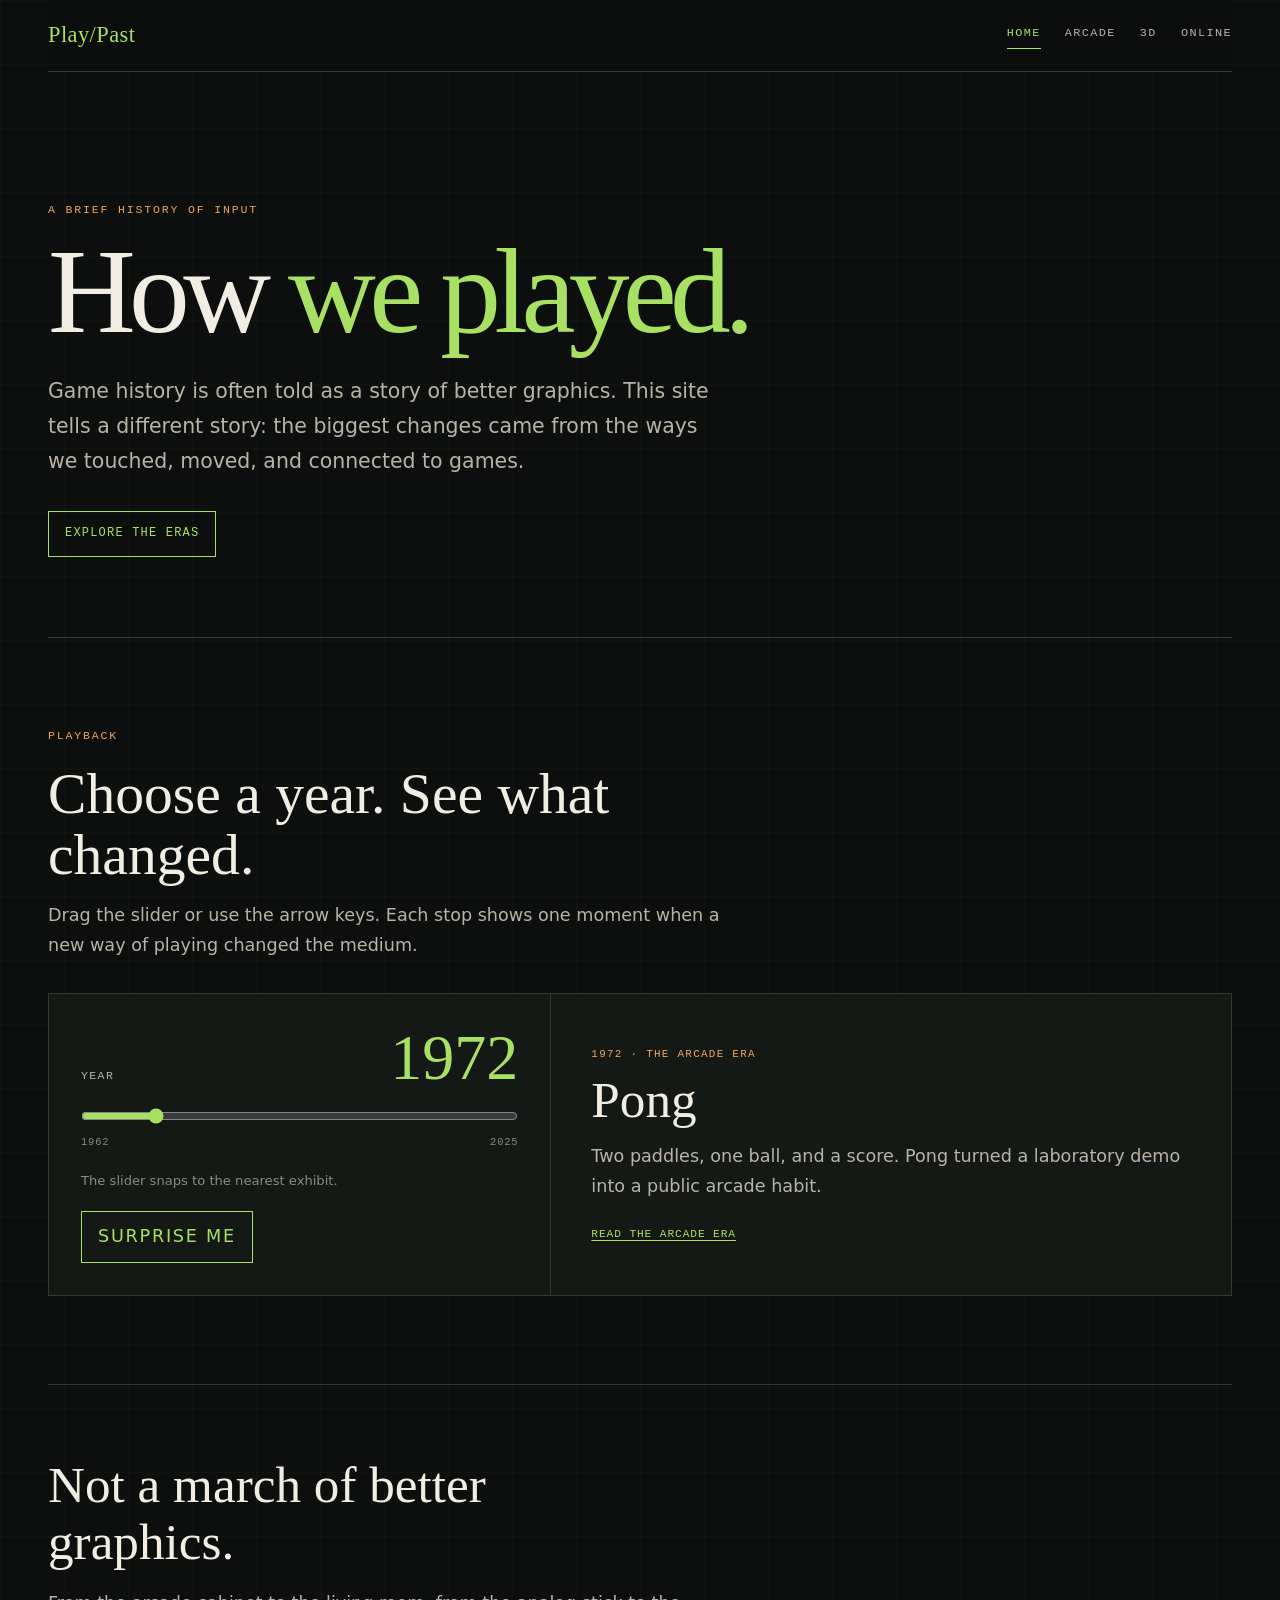
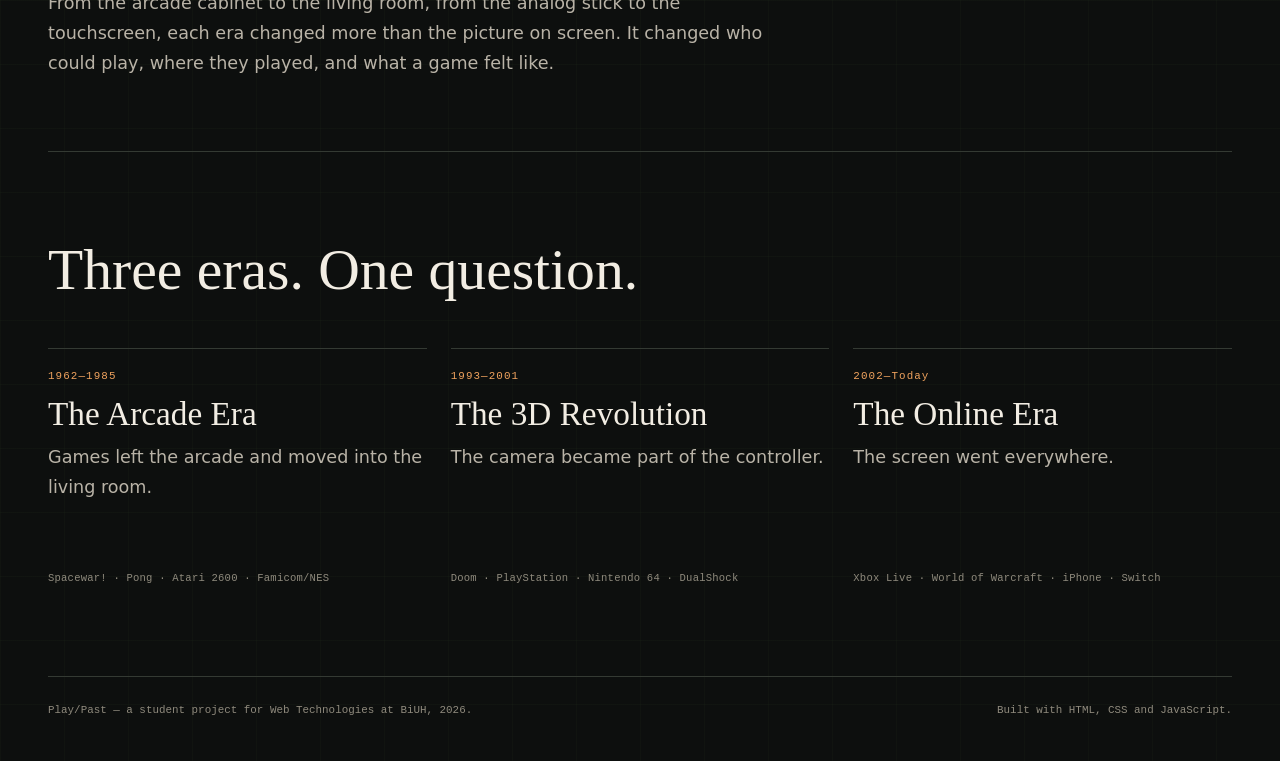
==== commit c1a21766: "Add Arcade Era page with credited images" ====
--- a/index.html
+++ b/index.html
@@ -1,7 +1,5 @@
 <!DOCTYPE html>
 <html lang="en">
-<meta name="theme-color" content="#0d0f0e">
-<link rel="stylesheet" href="assets/css/style.css">
 <head>
   <meta charset="UTF-8">
   <meta name="viewport" content="width=device-width, initial-scale=1.0">
@@ -29,7 +27,7 @@
   <main id="main">
     <section class="hero" aria-labelledby="hero-title">
       <p class="eyebrow">A brief history of input</p>
-      <h1 id="hero-title">How we played.</span></h1>
+      <h1 id="hero-title">How <span>we played.</span></h1>
       <p class="lede">
         Game history is often told as a story of better graphics.
         This site tells a different story: the biggest changes came
--- a/assets/css/style.css
+++ b/assets/css/style.css
@@ -558,4 +558,277 @@
     animation-iteration-count: 1 !important;
     transition-duration: 0.01ms !important;
   }
-}+}
+
+/* Interior pages: the archive catalogue */
+
+.page-intro {
+  width: min(calc(100% - (var(--gutter) * 2)), var(--shell));
+  margin-inline: auto;
+  padding-block: clamp(3rem, 8vw, 6rem) clamp(2.5rem, 5vw, 4rem);
+  border-bottom: 1px solid var(--line);
+}
+
+.page-intro h1 {
+  max-width: 10em;
+  font-size: clamp(3.2rem, 8vw, 6.2rem);
+  line-height: 0.92;
+  letter-spacing: -0.05em;
+}
+
+.page-intro .lede {
+  max-width: 38rem;
+}
+
+.page-meta {
+  display: flex;
+  flex-wrap: wrap;
+  gap: 1rem 2.5rem;
+  margin-top: 2rem;
+  padding-top: 1rem;
+  border-top: 1px solid var(--line);
+}
+
+.page-meta div {
+  display: grid;
+  gap: 0.15rem;
+}
+
+.page-meta dt {
+  color: var(--dim);
+  font-family: var(--mono);
+  font-size: 0.62rem;
+  letter-spacing: 0.1em;
+  text-transform: uppercase;
+}
+
+.page-meta dd {
+  margin: 0;
+  color: var(--muted);
+  font-size: 0.88rem;
+}
+
+.page-body {
+  padding-block: clamp(1rem, 3vw, 2rem);
+}
+
+.exhibit {
+  display: grid;
+  grid-template-columns: minmax(0, 0.9fr) minmax(0, 1.1fr);
+  gap: clamp(1.5rem, 4vw, 3rem);
+  align-items: center;
+  padding-block: clamp(2rem, 5vw, 3.5rem);
+  border-bottom: 1px solid var(--line);
+}
+
+.exhibit:nth-child(even) .exhibit-figure {
+  order: 2;
+}
+
+.exhibit-figure {
+  margin: 0;
+  padding: 0.9rem;
+  border: 1px solid var(--line);
+  background: #f3eee4;
+  color: #1b1a17;
+}
+
+.figure-top {
+  display: flex;
+  justify-content: space-between;
+  gap: 1rem;
+  color: #6b6457;
+  font-family: var(--mono);
+  font-size: 0.58rem;
+  letter-spacing: 0.12em;
+  text-transform: uppercase;
+}
+
+.figure-frame {
+  position: relative;
+  display: grid;
+  width: 100%;
+  aspect-ratio: 4 / 3;
+  place-items: center;
+  margin-block: 0.75rem;
+  overflow: hidden;
+  background: #f3eee4;
+}
+
+.figure-frame--portrait {
+  aspect-ratio: 3 / 4;
+}
+
+.exhibit-photo {
+  position: absolute;
+  inset: 0;
+  width: 100%;
+  height: 100%;
+  object-fit: contain;
+  mix-blend-mode: multiply;
+}
+
+.exhibit-figure figcaption {
+  padding-top: 0.65rem;
+  border-top: 1px solid #d5c9b7;
+  color: #5e574b;
+  font-family: var(--mono);
+  font-size: 0.6rem;
+  line-height: 1.7;
+}
+
+.exhibit-figure figcaption a {
+  color: #2f564a;
+}
+
+.exhibit-year {
+  color: var(--amber);
+  font-family: var(--mono);
+  font-size: 0.7rem;
+  letter-spacing: 0.12em;
+}
+
+.exhibit-copy h2 {
+  margin-top: 0.5rem;
+  font-size: clamp(2rem, 4vw, 3.4rem);
+  line-height: 1;
+}
+
+.exhibit-copy > p:not(.exhibit-year) {
+  max-width: 40em;
+  margin-top: 1rem;
+  color: var(--muted);
+}
+
+.exhibit-why {
+  margin-top: 1.4rem;
+  padding-left: 1rem;
+  border-left: 2px solid var(--green);
+}
+
+.exhibit-why h3 {
+  color: var(--green);
+  font-family: var(--mono);
+  font-size: 0.68rem;
+  letter-spacing: 0.1em;
+  text-transform: uppercase;
+}
+
+.exhibit-why p {
+  max-width: 40em;
+  margin-top: 0.4rem;
+  color: var(--muted);
+  font-size: 0.92rem;
+}
+
+.sources {
+  padding-block: clamp(2.5rem, 6vw, 4rem);
+  border-top: 1px solid var(--line);
+}
+
+.sources h2 {
+  font-size: clamp(1.8rem, 3.5vw, 2.8rem);
+}
+
+.sources-intro {
+  max-width: 42rem;
+  margin-top: 1rem;
+  color: var(--muted);
+}
+
+.sources ul {
+  display: grid;
+  grid-template-columns: repeat(2, minmax(0, 1fr));
+  gap: 0.75rem 2rem;
+  margin: 1.5rem 0 0;
+  padding: 0;
+  list-style: none;
+}
+
+.sources li {
+  padding-top: 0.7rem;
+  border-top: 1px solid var(--line);
+  font-size: 0.82rem;
+}
+
+.sources a {
+  color: var(--green);
+}
+
+.page-pager {
+  display: grid;
+  grid-template-columns: repeat(2, minmax(0, 1fr));
+  width: min(calc(100% - (var(--gutter) * 2)), var(--shell));
+  margin-inline: auto;
+  border-top: 1px solid var(--line);
+}
+
+.page-pager a {
+  display: flex;
+  flex-direction: column;
+  gap: 0.3rem;
+  padding-block: 1.5rem;
+  color: var(--ink);
+  text-decoration: none;
+}
+
+.page-pager a:last-child {
+  align-items: flex-end;
+  padding-left: 1.5rem;
+  border-left: 1px solid var(--line);
+  text-align: right;
+}
+
+.page-pager span {
+  color: var(--dim);
+  font-family: var(--mono);
+  font-size: 0.62rem;
+  letter-spacing: 0.1em;
+  text-transform: uppercase;
+}
+
+.page-pager strong {
+  font-family: var(--serif);
+  font-size: 1.2rem;
+  font-weight: 400;
+}
+
+.page-pager a:hover {
+  color: var(--green);
+}
+
+@media (max-width: 800px) {
+  .exhibit {
+    grid-template-columns: 1fr;
+  }
+
+  .exhibit:nth-child(even) .exhibit-figure {
+    order: 0;
+  }
+
+  .exhibit-figure {
+    max-width: 36rem;
+  }
+
+  .sources ul {
+    grid-template-columns: 1fr;
+  }
+}
+
+@media (max-width: 520px) {
+  .page-intro h1 {
+    font-size: clamp(2.7rem, 14vw, 3.8rem);
+  }
+
+  .page-pager {
+    grid-template-columns: 1fr;
+  }
+
+  .page-pager a:last-child {
+    align-items: flex-start;
+    padding-left: 0;
+    border-top: 1px solid var(--line);
+    border-left: 0;
+    text-align: left;
+  }
+}
